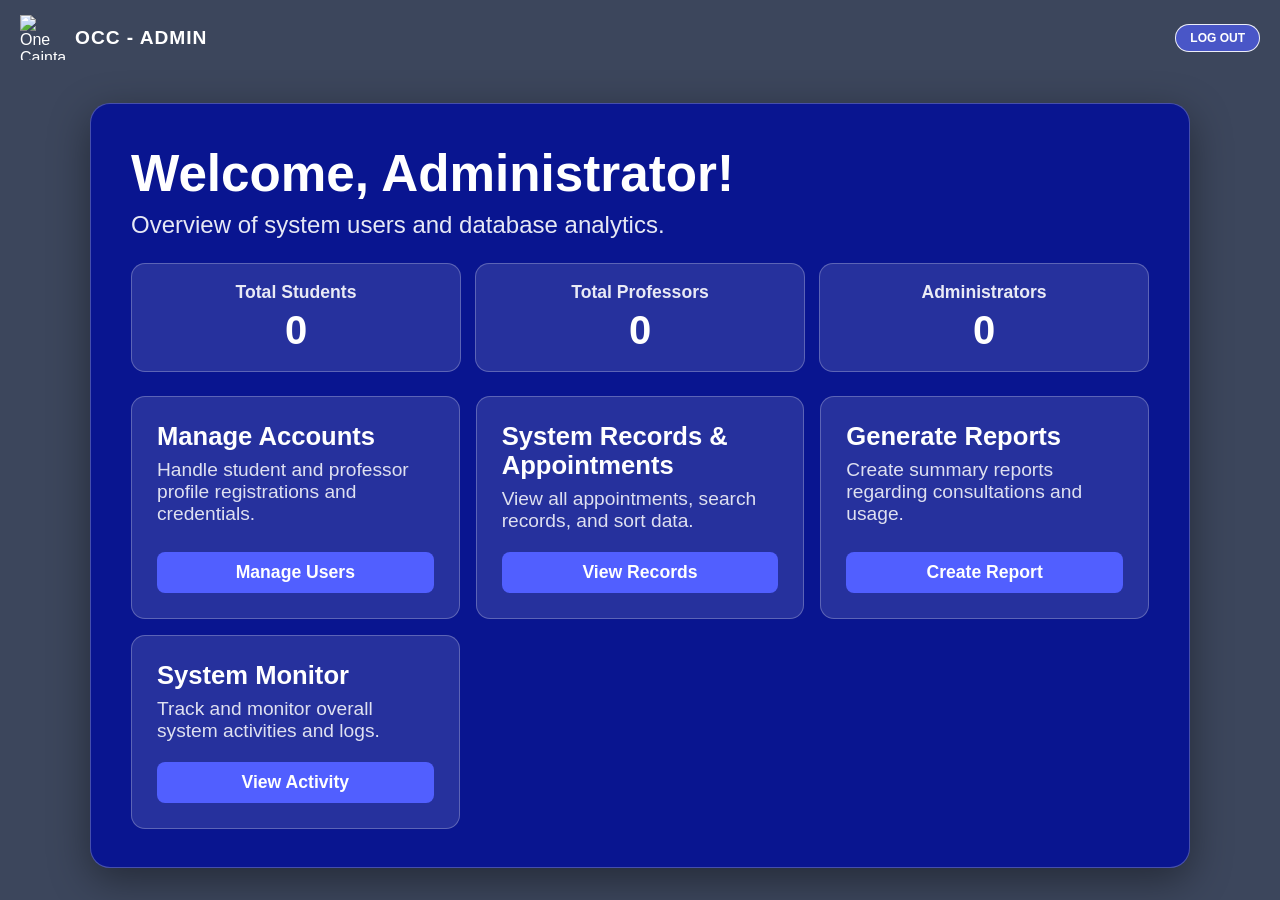
==== Admin-home.html @ 34538772 "Add files via upload" ====
<!DOCTYPE html>
<html lang="en">
<head>
  <meta charset="UTF-8">
  <meta name="viewport" content="width=device-width, initial-scale=1.0">
  <title>Admin Dashboard - One Cainta College</title>
  <link rel="shortcuticon" href="Logo.png" type="image/x-icon">
  <style>
    body {
      margin: 0;
      font-family: Inter, Arial, sans-serif;
      background: #eef3ff;
      color: #1e1e2f;
    }
    * {
      box-sizing: border-box;
    }
    header {
      background: transparent;
      color: white;
      padding: 15px 20px;
      display: flex;
      align-items: center;
      justify-content: space-between;
      flex-wrap: nowrap;
      position: absolute;
      left: 0;
      right: 0;
      top: 0;
      z-index: 50;
      gap: 8px;
    }
    .logo-title {
      display: flex;
      align-items: center;
      gap: 10px;
      min-width: 0;
    }
    header img {
      width: 45px;
      height: 45px;
      object-fit: contain;
      flex-shrink: 0;
    }
    header h1 {
      margin: 0;
      font-size: clamp(0.8rem, 2.8vw, 1.2rem);
      letter-spacing: 0.05em;
      font-weight: 800;
      white-space: nowrap;
      overflow: hidden;
      text-overflow: ellipsis;
    }
    .header-buttons {
      display: flex;
      gap: 6px;
      align-items: center;
      flex-shrink: 0;
    }
    section {
      min-height: 100vh;
      width: 100%;
      margin: 0;
      background-image: url("/Image/OCC-BG.png");
      background-size: cover;
      background-position: center;
      background-repeat: no-repeat;
      display: flex;
      justify-content: center;
      align-items: center;
      color: white;
      position: relative;
      padding: 100px 16px 30px;
    }
    section::before {
      content: "";
      position: absolute;
      inset: 0;
      background: rgba(1, 12, 38, 0.75);
    }
    .dashboard-container {
      position: relative;
      z-index: 1;
      width: 100%;
      max-width: 1100px;
      max-height: 85vh;
      overflow-y: auto;
      background: rgba(0, 13, 153, 0.85);
      padding: clamp(25px, 4vw, 40px);
      border-radius: 20px;
      box-shadow: 0 12px 40px rgba(0, 0, 0, 0.4);
      border: 1px solid rgba(255, 255, 255, 0.25);
    }
    .dashboard-container h2 {
      margin: 0 0 8px;
      font-size: clamp(1.8rem, 4.5vw, 3.2rem);
      font-weight: 900;
    }
    .dashboard-container p {
      margin: 0 0 24px;
      font-size: clamp(1rem, 2vw, 1.5rem);
      color: rgba(255, 255, 255, 0.9);
    }
    
    /* Analytics Stats Bar */
    .stats-container {
      display: grid;
      grid-template-columns: repeat(auto-fit, minmax(160px, 1fr));
      gap: 14px;
      margin-bottom: 24px;
    }
    .stat-box {
      background: rgba(255, 255, 255, 0.12);
      border: 1px solid rgba(255, 255, 255, 0.25);
      padding: 18px;
      border-radius: 14px;
      text-align: center;
    }
    .stat-box h4 {
      margin: 0 0 5px;
      font-size: clamp(0.95rem, 1.6vw, 1.1rem);
      color: rgba(255, 255, 255, 0.9);
    }
    .stat-box .count {
      margin: 0;
      font-size: clamp(1.8rem, 3.5vw, 2.5rem);
      font-weight: 800;
      color: #fff;
    }

    .cards-grid {
      display: grid;
      grid-template-columns: repeat(auto-fit, minmax(260px, 1fr));
      gap: 16px;
    }
    .card {
      background: rgba(255, 255, 255, 0.12);
      border: 1px solid rgba(255, 255, 255, 0.25);
      padding: clamp(18px, 2.5vw, 25px);
      border-radius: 14px;
      text-align: left;
      display: flex;
      flex-direction: column;
      justify-content: space-between;
    }
    .card h3 {
      margin: 0 0 8px;
      font-size: clamp(1.2rem, 2vw, 1.7rem);
      font-weight: 700;
    }
    .card p {
      font-size: clamp(0.95rem, 1.6vw, 1.2rem);
      margin-bottom: 20px;
      color: rgba(255, 255, 255, 0.85);
    }
    .card-btn {
      display: inline-block;
      padding: 10px 18px;
      background-color: #515FFF;
      color: white;
      text-decoration: none;
      border-radius: 8px;
      font-weight: 700;
      font-size: clamp(0.95rem, 1.6vw, 1.1rem);
      text-align: center;
      transition: background-color 0.3s ease;
    }
    .card-btn:hover {
      background-color: blue;
    }
    .hero-button {
      display: inline-block;
      padding: 6px 14px;
      border: 1px solid rgba(255, 255, 255, 0.9);
      border-radius: 999px;
      color: white;
      text-decoration: none;
      font-weight: 700;
      font-size: 12px;
      background-color: #515FFFA8;
      transition: background-color 0.3s ease;
    }
    .hero-button:hover {
      background-color: #515FFF;
    }
  </style>
</head>
<body>
<header>
  <div class="logo-title">
    <img src="/Image/Logo.png" alt="One Cainta College logo">
    <h1>OCC - ADMIN</h1>
  </div>
  <div class="header-buttons">
    <a class="hero-button" href="/Login.html">LOG OUT</a>
  </div>
</header>

<main>
  <section>
    <div class="dashboard-container">
      <h2>Welcome, Administrator!</h2>
      <p>Overview of system users and database analytics.</p>
      
      <div class="stats-container">
        <div class="stat-box">
          <h4>Total Students</h4>
          <p class="count" id="studentCount">1,245</p>
        </div>
        <div class="stat-box">
          <h4>Total Professors</h4>
          <p class="count" id="profCount">84</p>
        </div>
        <div class="stat-box">
          <h4>Administrators</h4>
          <p class="count" id="adminCount">6</p>
        </div>
      </div>

      <div class="cards-grid">
        <div class="card">
          <div>
            <h3>Manage Accounts</h3>
            <p>Handle student and professor profile registrations and credentials.</p>
          </div>
          <a href="#" class="card-btn">Manage Users</a>
        </div>
        <div class="card">
          <div>
            <h3>System Records & Appointments</h3>
            <p>View all appointments, search records, and sort data.</p>
          </div>
          <a href="#" class="card-btn">View Records</a>
        </div>
        <div class="card">
          <div>
            <h3>Generate Reports</h3>
            <p>Create summary reports regarding consultations and usage.</p>
          </div>
          <a href="#" class="card-btn">Create Report</a>
        </div>
        <div class="card">
          <div>
            <h3>System Monitor</h3>
            <p>Track and monitor overall system activities and logs.</p>
          </div>
          <a href="#" class="card-btn">View Activity</a>
        </div>
      </div>
    </div>
  </section>
</main>

<script>
  const currentUser = JSON.parse(localStorage.getItem('occ_current_user') || 'null');

  async function loadAdminStats() {
    try {
      const response = await fetch('api/stats.php');
      const result = await response.json();

      if (result.success) {
        document.getElementById('studentCount').textContent = result.counts.student || 0;
        document.getElementById('profCount').textContent = result.counts.professor || 0;
        document.getElementById('adminCount').textContent = result.counts.administration || 0;
      }
    } catch (error) {
      document.getElementById('studentCount').textContent = '0';
      document.getElementById('profCount').textContent = '0';
      document.getElementById('adminCount').textContent = '0';
    }
  }

  const welcome = document.querySelector('.dashboard-container h2');
  if (welcome) {
    const name = currentUser && currentUser.fullName ? currentUser.fullName : 'Administrator';
    welcome.textContent = 'Welcome, ' + name + '!';
  }

  loadAdminStats();
</script>
</body>
</html>
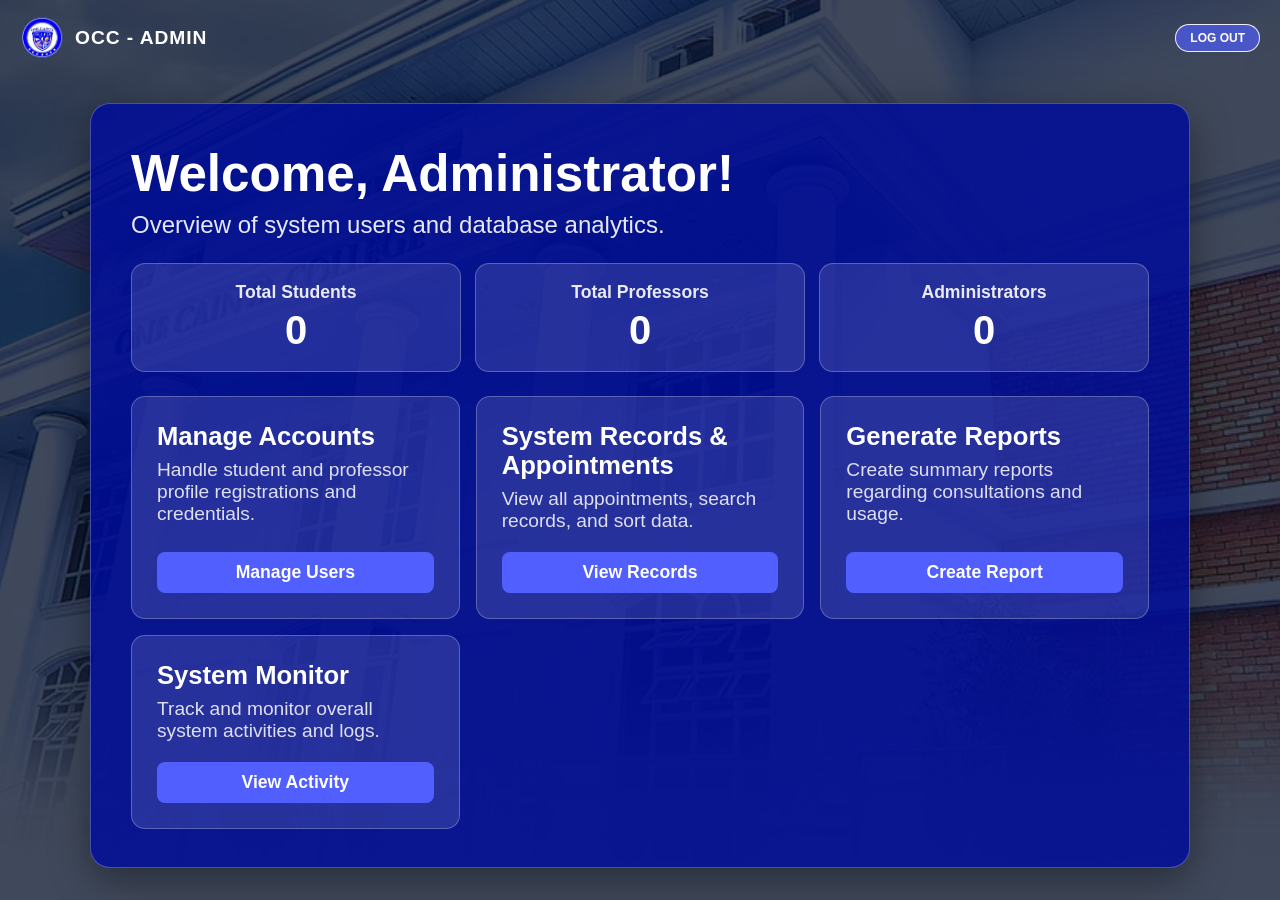
==== commit 3a1f1e91: "Update image paths in Admin-home.html" ====
--- a/Admin-home.html
+++ b/Admin-home.html
@@ -61,7 +61,7 @@
       min-height: 100vh;
       width: 100%;
       margin: 0;
-      background-image: url("/Image/OCC-BG.png");
+      background-image: url("OCC-BG.png");
       background-size: cover;
       background-position: center;
       background-repeat: no-repeat;
@@ -188,7 +188,7 @@
 <body>
 <header>
   <div class="logo-title">
-    <img src="/Image/Logo.png" alt="One Cainta College logo">
+    <img src="Logo.png" alt="One Cainta College logo">
     <h1>OCC - ADMIN</h1>
   </div>
   <div class="header-buttons">
